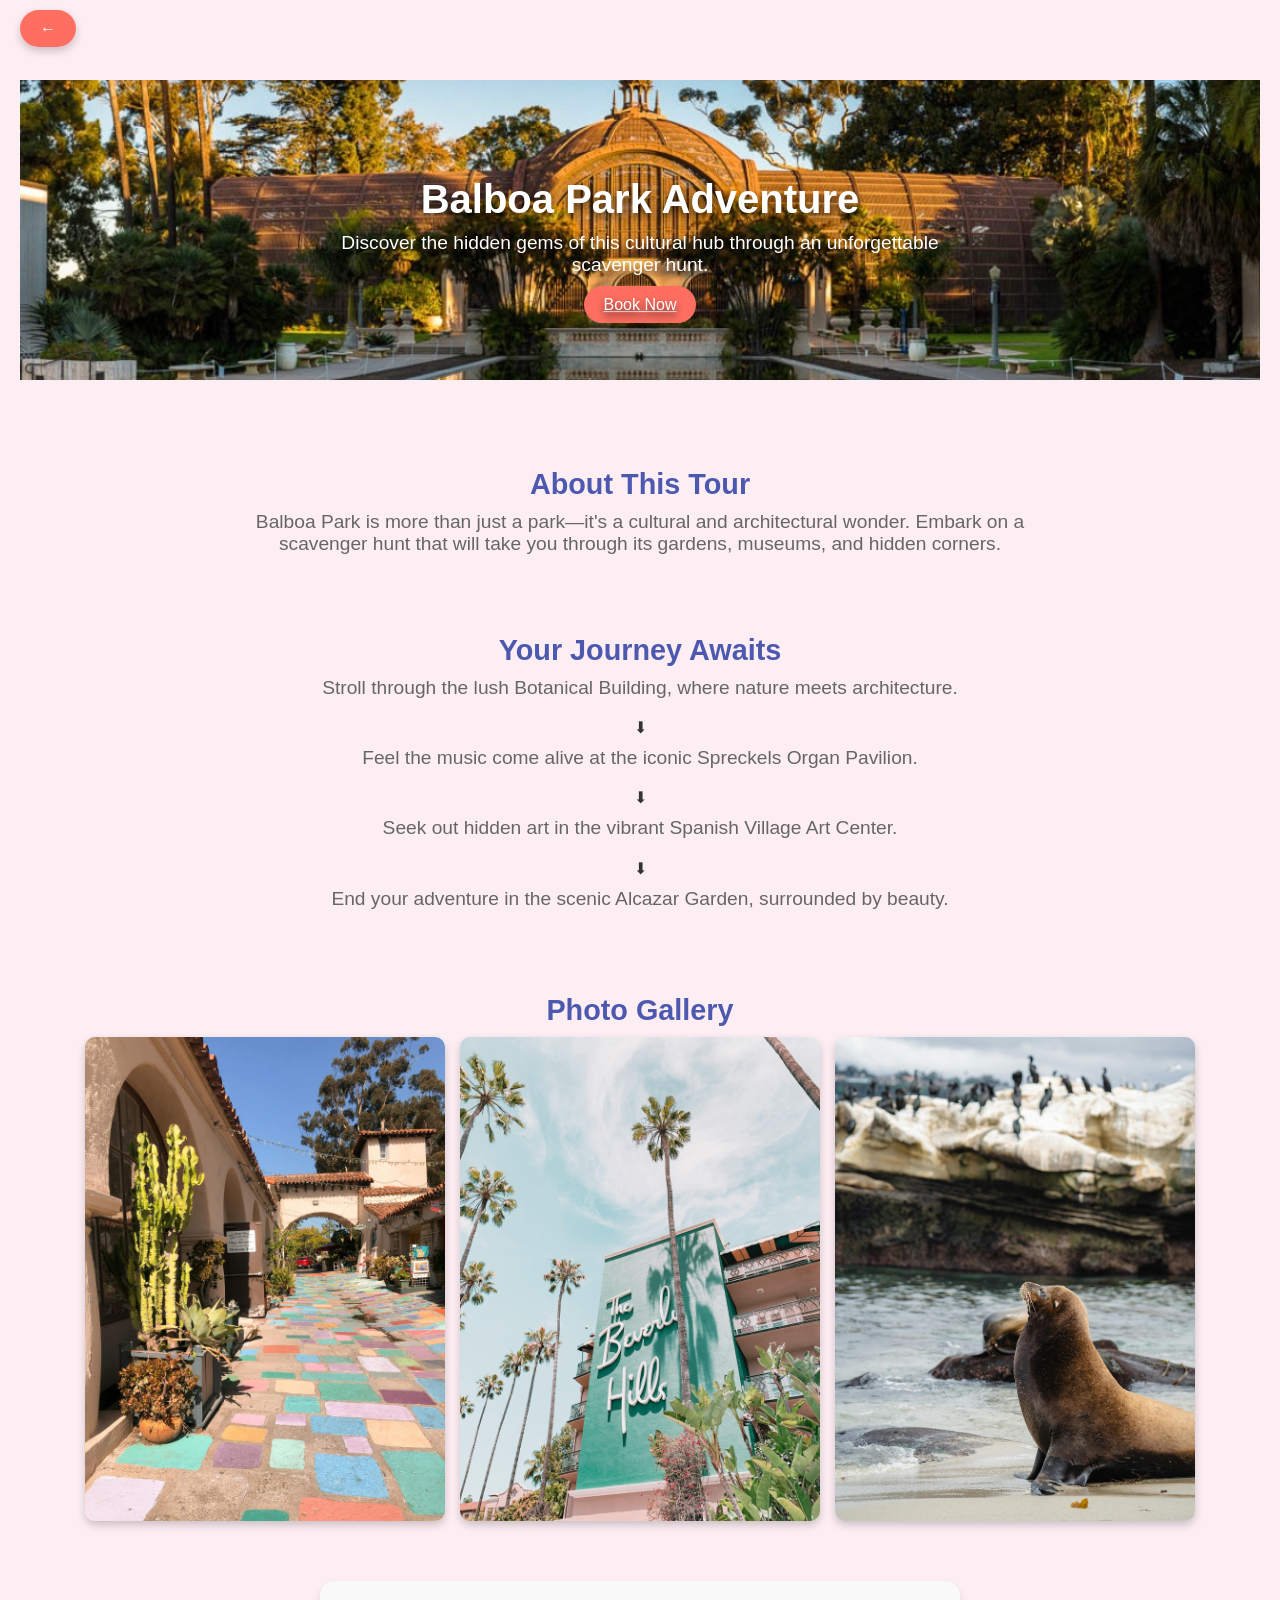
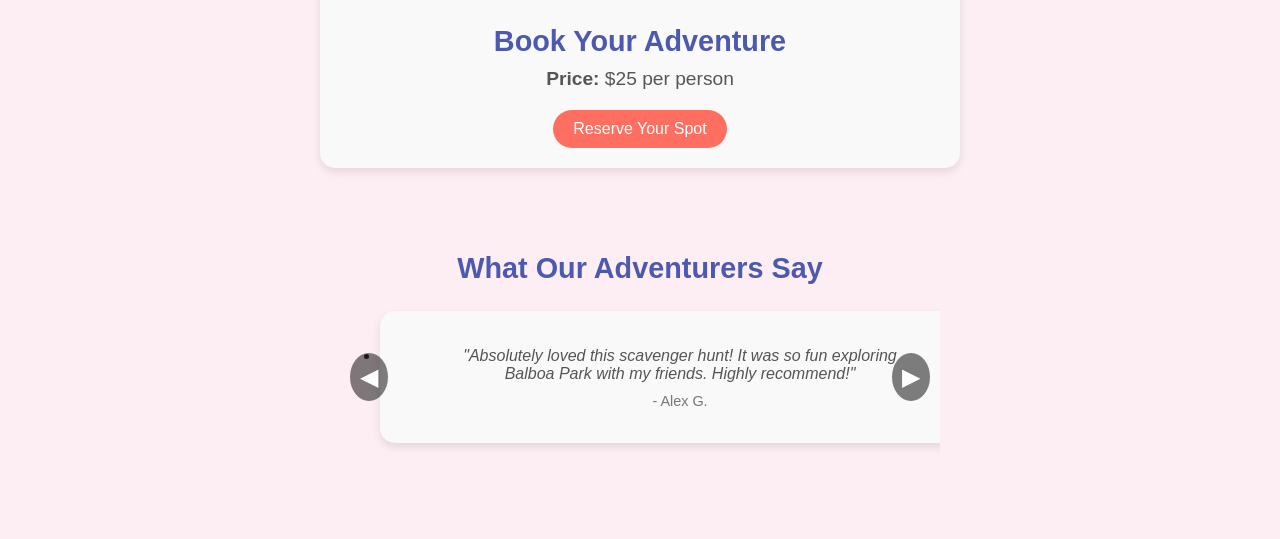
==== balboa-park.html @ c06962bf "Add files via upload" ====
<!DOCTYPE html>
<html lang="en">
<head>
    <meta charset="UTF-8">
    <meta name="viewport" content="width=device-width, initial-scale=1.0">
    <title>Balboa Park Scavenger Hunt</title>
    <link rel="stylesheet" href="style.css">
</head>
<body>

    <!-- Home Button -->
    <div class="home-button-container">
        <a href="index.html" class="home-button">←</a>
    </div>

    <!-- Hero Section -->
    <header class="hero">
        <img src="BH4.jpg" alt="Balboa Park" class="hero-image">
        <div class="hero-text">
            <h1>Balboa Park Adventure</h1>
            <p>Discover the hidden gems of this cultural hub through an unforgettable scavenger hunt.</p>
            <a href="checkout.html" class="btn-primary">Book Now</a>
        </div>
    </header>

    <main>
        <!-- About This Tour -->
        <section class="description">
            <h2>About This Tour</h2>
            <p>
                Balboa Park is more than just a park—it's a cultural and architectural wonder. Embark on a scavenger hunt that will take you through its gardens, museums, and hidden corners.
            </p>
        </section>

        <section class="journey-map">
            <h2>Your Journey Awaits</h2>
            <div class="journey-step">
                <p></strong> Stroll through the lush Botanical Building, where nature meets architecture.</p>
                <span class="arrow">⬇</span>
            </div>
            <div class="journey-step">
                <p></strong> Feel the music come alive at the iconic Spreckels Organ Pavilion.</p>
                <span class="arrow">⬇</span>
            </div>
            <div class="journey-step">
                <p></strong> Seek out hidden art in the vibrant Spanish Village Art Center.</p>
                <span class="arrow">⬇</span>
            </div>
            <div class="journey-step">
                <p></strong> End your adventure in the scenic Alcazar Garden, surrounded by beauty.</p>
            </div>
        </section>
        
        
        

        <!-- Photo Gallery -->
        <section class="gallery">
            <h2>Photo Gallery</h2>
            <div class="gallery-grid">
                <img src="scav1.jpg" alt="Botanical Garden">
                <img src="scav3.jpg" alt="Spreckels Organ Pavilion">
                <img src="scav5.jpg" alt="Spanish Village Art Center">
            </div>
        </section>

        <!-- Booking Section -->
        <section class="pricing">
            <h2>Book Your Adventure</h2>
            <p><strong>Price:</strong> $25 per person</p>
            <a href="checkout.html" class="btn-primary">Reserve Your Spot</a>
        </section>

        <!-- Reviews Section -->
        <section class="reviews">
            <h2>What Our Adventurers Say</h2>
            <div class="reviews-carousel">
                <button class="review-button left">&#9664;</button>
                <div class="review-track-container">
                    <ul class="review-track">
                        <li class="review-slide">
                            <blockquote>
                                "Absolutely loved this scavenger hunt! It was so fun exploring Balboa Park with my friends. Highly recommend!"
                            </blockquote>
                            <p>- Alex G.</p>
                        </li>
                        <li class="review-slide">
                            <blockquote>
                                "The clues were challenging but fun, and I discovered parts of the park I never knew existed!"
                            </blockquote>
                            <p>- Taylor R.</p>
                        </li>
                        <li class="review-slide">
                            <blockquote>
                                "A perfect blend of adventure and history. My kids had a blast, and so did I!"
                            </blockquote>
                            <p>- Jamie L.</p>
                        </li>
                    </ul>
                </div>
                <button class="review-button right">&#9654;</button>
            </div>
        </section>
    </main>

</body>
</html>
---- style.css ----
/* General Styles */
body {
    font-family: 'Montserrat', sans-serif;
    background-color: #FDEEF4;
    color: #333;
    margin: 0;
    text-align: center;
    padding: 20px;
}

h1, h2 {
    color: #4c59af;
    margin-bottom: 10px;
}

h1 {
    font-size: 3rem;
}

h2 {
    font-size: 1.8rem;
}

p {
    font-size: 1.2rem;
    margin-top: 10px;
    color: #666;
}

/* Header Section */
.site-header {
    background-color: #FF6F61;
    color: white;
    padding: 15px;
    text-align: center;
    font-size: 1.8rem;
    margin-bottom: 20px;
}

/* Carousel Section */
.carousel {
    position: relative;
    max-width: 90%;
    margin: 20px auto;
    overflow: hidden;
}

.carousel-track-container {
    overflow: hidden;
    position: relative;
}

.carousel-track {
    display: flex;
    transition: transform 0.5s ease-in-out;
    gap: 15px; /* Space between slides */
    justify-content: center;
    align-items: center;
}

.carousel-slide {
    min-width: 300px;
    padding: 15px;
    text-align: center;
    background-color: #fff;
    border-radius: 15px;
    box-shadow: 0 4px 8px rgba(0, 0, 0, 0.1);
}

/* Carousel Images */
.carousel-slide img {
    width: 100%;
    max-width: 300px;
    height: auto;
    border-radius: 15px;
    object-fit: cover;
    box-shadow: 0 4px 8px rgba(0, 0, 0, 0.2);
}

.carousel-slide h3 {
    font-size: 1.2rem;
    color: #333;
    margin: 10px 0;
}

.carousel-slide p {
    font-size: 0.9rem;
    color: #555;
}

/* Carousel Buttons */
.carousel-button {
    position: absolute;
    top: 50%;
    transform: translateY(-50%);
    background-color: rgba(0, 0, 0, 0.5);
    border: none;
    color: white;
    font-size: 1.5rem;
    cursor: pointer;
    padding: 10px;
    border-radius: 50%;
}

.carousel-button.left {
    left: 10px;
}

.carousel-button.right {
    right: 10px;
}

.carousel-button:hover {
    background-color: rgba(0, 0, 0, 0.7);
}

/* Login Section */
.login {
    margin-top: 40px;
    max-width: 400px;
    margin: 0 auto;
    padding: 20px;
    border-radius: 15px;
    background-color: #fff;
    box-shadow: 0 4px 8px rgba(0, 0, 0, 0.1);
}

.login h2 {
    font-size: 1.5rem;
    color: #333;
}

.login p {
    font-size: 1rem;
    color: #666;
}

.input-group input {
    width: 80%;
    padding: 10px;
    margin: 10px 0;
    border: 1px solid #ddd;
    border-radius: 5px;
}

/* Buttons */
button, .btn-primary, .home-button {
    background-color: #FF6F61; /* Coral */
    color: white;
    padding: 10px 20px;
    border: none;
    border-radius: 25px;
    cursor: pointer;
    font-family: 'Montserrat', sans-serif;
}

button:hover, .btn-primary:hover, .home-button:hover {
    background-color: #FF3B3B; /* Darker coral on hover */
    color: white;
}

/* Home Button */
.home-button-container {
    position: absolute;
    top: 20px;
    left: 20px;
    z-index: 10;
}

.home-button {
    text-decoration: none;
    font-size: 1rem;
    font-weight: bold;
    box-shadow: 0 4px 8px rgba(0, 0, 0, 0.2);
}

.hero {
    position: relative;
    text-align: center;
    color: white;
    margin-top: 60px; /* Adds spacing between the Home button and the banner */
}

.hero img {
    width: 100%;
    height: 300px;
    object-fit: cover;
}

.hero-text {
    position: absolute;
    top: 50%;
    left: 50%;
    transform: translate(-50%, -50%);
    text-shadow: 0 4px 8px rgba(0, 0, 0, 0.7); /* Keeps the text readable on the image */
}

.hero-text h1 {
    font-size: 2.5rem;
    color: white; /* Ensure the heading is white */
}

.hero-text p {
    font-size: 1.2rem;
    color: white; /* Change paragraph text color to white */
    margin-bottom: 20px;
}


/* Description Section */
.description {
    text-align: center;
    margin: 40px auto;
    max-width: 800px;
    padding: 20px;
}

.description p {
    color: #666;
}

/* Itinerary Section */
.itinerary {
    max-width: 800px;
    margin: 40px auto;
    padding: 20px;
}

.itinerary ul {
    list-style-type: none;
    padding: 0;
}

.itinerary li {
    margin-bottom: 10px;
    font-size: 1rem;
    color: #555;
}


/* Gallery Section */
.gallery {
    text-align: center;
    margin: 40px auto;
    padding: 20px;
}

.gallery-grid {
    display: flex;
    gap: 15px;
    justify-content: center;
    flex-wrap: wrap;
}

.gallery-grid img {
    width: 30%;
    height: auto;
    border-radius: 10px;
    box-shadow: 0 4px 8px rgba(0, 0, 0, 0.2);
}

/* Booking Section */
.pricing {
    text-align: center;
    margin: 40px auto;
    padding: 20px;
    background-color: #f9f9f9;
    border-radius: 15px;
    max-width: 600px;
    box-shadow: 0 4px 8px rgba(0, 0, 0, 0.1);
}

.pricing p {
    font-size: 1.2rem;
    color: #555;
    margin-bottom: 20px;
}

.pricing .btn-primary {
    display: inline-block;
    padding: 10px 20px;
    background-color: #FF6F61;
    color: white;
    border-radius: 25px;
    text-decoration: none;
    font-size: 1rem;
}

/* Reviews Section */
.reviews {
    text-align: center;
    margin: 40px auto;
    padding: 20px;
}

.reviews-carousel {
    position: relative;
    max-width: 600px;
    margin: 0 auto;
    overflow: hidden;
}

.review-track {
    display: flex;
    transition: transform 0.5s ease-in-out;
}

.review-slide {
    min-width: 100%;
    padding: 20px;
    background-color: #f9f9f9;
    border-radius: 15px;
    box-shadow: 0 4px 8px rgba(0, 0, 0, 0.1);
}

.review-slide blockquote {
    font-size: 1rem;
    font-style: italic;
    color: #555;
    margin-bottom: 10px;
}

.review-slide p {
    font-size: 0.9rem;
    color: #777;
}

.review-button {
    position: absolute;
    top: 50%;
    transform: translateY(-50%);
    background-color: rgba(0, 0, 0, 0.5);
    border: none;
    color: white;
    font-size: 1.5rem;
    cursor: pointer;
    padding: 10px;
    border-radius: 50%;
}

.review-button.left {
    left: 10px;
}

.review-button.right {
    right: 10px;
}

.review-button:hover {
    background-color: rgba(0, 0, 0, 0.7);
}

 

/* Checkout Container */
.checkout-container {
    background-color: #FFFFFF; /* White box */
    padding: 30px;
    max-width: 600px;
    width: 90%;
    border-radius: 15px;
    box-shadow: 0 4px 15px rgba(0, 0, 0, 0.2); /* Subtle shadow */
    text-align: center;
}

.checkout-container h1 {
    font-size: 2rem;
    margin-bottom: 20px;
}

.checkout-container p {
    font-size: 1rem;
    margin-bottom: 20px;
}

/* Form Styling */
.checkout-container form {
    text-align: left;
    margin-top: 20px;
}

.checkout-container form label {
    font-size: 1rem;
    font-weight: bold;
    margin-bottom: 5px;
    display: block;
}

.checkout-container form input {
    width: 100%;
    padding: 10px;
    margin-bottom: 15px;
    font-size: 1rem;
    border: 1px solid #000; /* Black outline */
    border-radius: 5px; /* Rounded corners */
    background-color: #fff; /* White background */
    color: #000; /* Black text */
    box-shadow: none; /* Remove inset shadow */
}

.checkout-container form input:focus {
    outline: 2px solid #FF6F61; /* Optional: Coral outline when focused */
}


/* Button Styling */
.checkout-container .btn-primary {
    width: 100%;
    padding: 10px;
    background-color: #FF6F61; /* Coral button color */
    color: white; /* White text for the button */
    border: none;
    border-radius: 25px;
    font-size: 1rem;
    cursor: pointer;
    transition: background-color 0.3s ease;
    text-transform: uppercase;
}

.checkout-container .btn-primary:hover {
    background-color: #FF3B3B; /* Darker coral on hover */
}

/* Strong Text */
.checkout-container p strong {
    color: #000; /* Ensure the tour name stays black */
}

/* BALBOA HUNT*/
/* General Styles */
body {
    font-family: 'Montserrat', sans-serif;
    background-color: #FDEEF4; /* Light pink background */
    color: #333;
    margin: 0;
    padding: 20px;
    text-align: center;
}

.hunt-container {
    max-width: 800px;
    margin: 0 auto;
    background-color: #fff;
    padding: 20px;
    border-radius: 15px;
    box-shadow: 0 4px 10px rgba(0, 0, 0, 0.1);
}

h1 {
    font-size: 2rem;
    margin-bottom: 10px;
}

#hunt-status {
    font-size: 1.2rem;
    margin-bottom: 20px;
}

.location {
    margin-bottom: 20px;
    padding: 15px;
    border: 1px solid #ddd;
    border-radius: 10px;
    background-color: #fff;
    box-shadow: 0 4px 10px rgba(0, 0, 0, 0.1);
    display: block; /* This ensures all locations are displayed */
}

.location h2 {
    font-size: 1.5rem;
    color: #333;
}

.location img {
    width: 100%;
    max-width: 500px;
    height: auto;
    margin: 10px 0;
    border-radius: 10px;
    box-shadow: 0 4px 10px rgba(0, 0, 0, 0.1);
}

.location p {
    font-size: 1rem;
    color: #000;
}

.location input {
    width: 100%;
    padding: 10px;
    margin-top: 10px;
    border: 1px solid #ddd;
    border-radius: 5px;
}

.location button {
    background-color: #FF6F61;
    color: white;
    border: none;
    padding: 10px 20px;
    border-radius: 25px;
    cursor: pointer;
    margin-top: 10px;
}

.location p {
    color: #000; /* Black text for riddles */
}

.location button:hover {
    background-color: #FF3B3B;
}

/* Style for the history blurb */
.location .history {
    font-size: 1rem;
    color: #444; /* Softer black for history */
    margin-bottom: 15px;
    text-align: left;
}

/* Style for the riddle */
.location .riddle {
    font-size: 1rem;
    font-style: italic;
    color: #444; /* Softer black for riddles */
    margin: 15px 0;
}
/* Feedback Message */
/* Feedback Message */
.feedback {
    font-size: 1rem;
    font-weight: bold;
    margin-top: 10px;
    color: #444; /* Default color */
    transition: opacity 0.2s ease-in-out; /* Smooth fade effect */
}

/* Hamburger Menu */
.hamburger-menu {
    position: absolute;
    top: 20px;
    left: 20px;
    width: 30px;
    cursor: pointer;
    z-index: 100; /* Ensures it's always on top */
}

.hamburger-menu .bar {
    width: 30px;
    height: 4px;
    background-color: #333;
    margin: 5px 0;
    border-radius: 5px;
    transition: all 0.3s ease;
}

/* Dropdown Menu */
.dropdown-menu {
    position: absolute;
    top: 60px;
    left: 20px;
    background-color: #fff;
    width: 200px;
    border-radius: 10px;
    box-shadow: 0 4px 10px rgba(0, 0, 0, 0.1);
    display: none; /* Hidden by default */
}

.dropdown-menu ul {
    list-style: none;
    margin: 0;
    padding: 0;
}

.dropdown-menu ul li {
    border-bottom: 1px solid #ddd;
}

.dropdown-menu ul li:last-child {
    border-bottom: none;
}

.dropdown-menu ul li a {
    display: block;
    padding: 15px;
    color: #333;
    text-decoration: none;
    font-size: 1rem;
    transition: background-color 0.3s ease;
}

.dropdown-menu ul li a:hover {
    background-color: #f4f4f4;
}

/* Dropdown Menu Active */
.dropdown-menu.show {
    display: block;
}
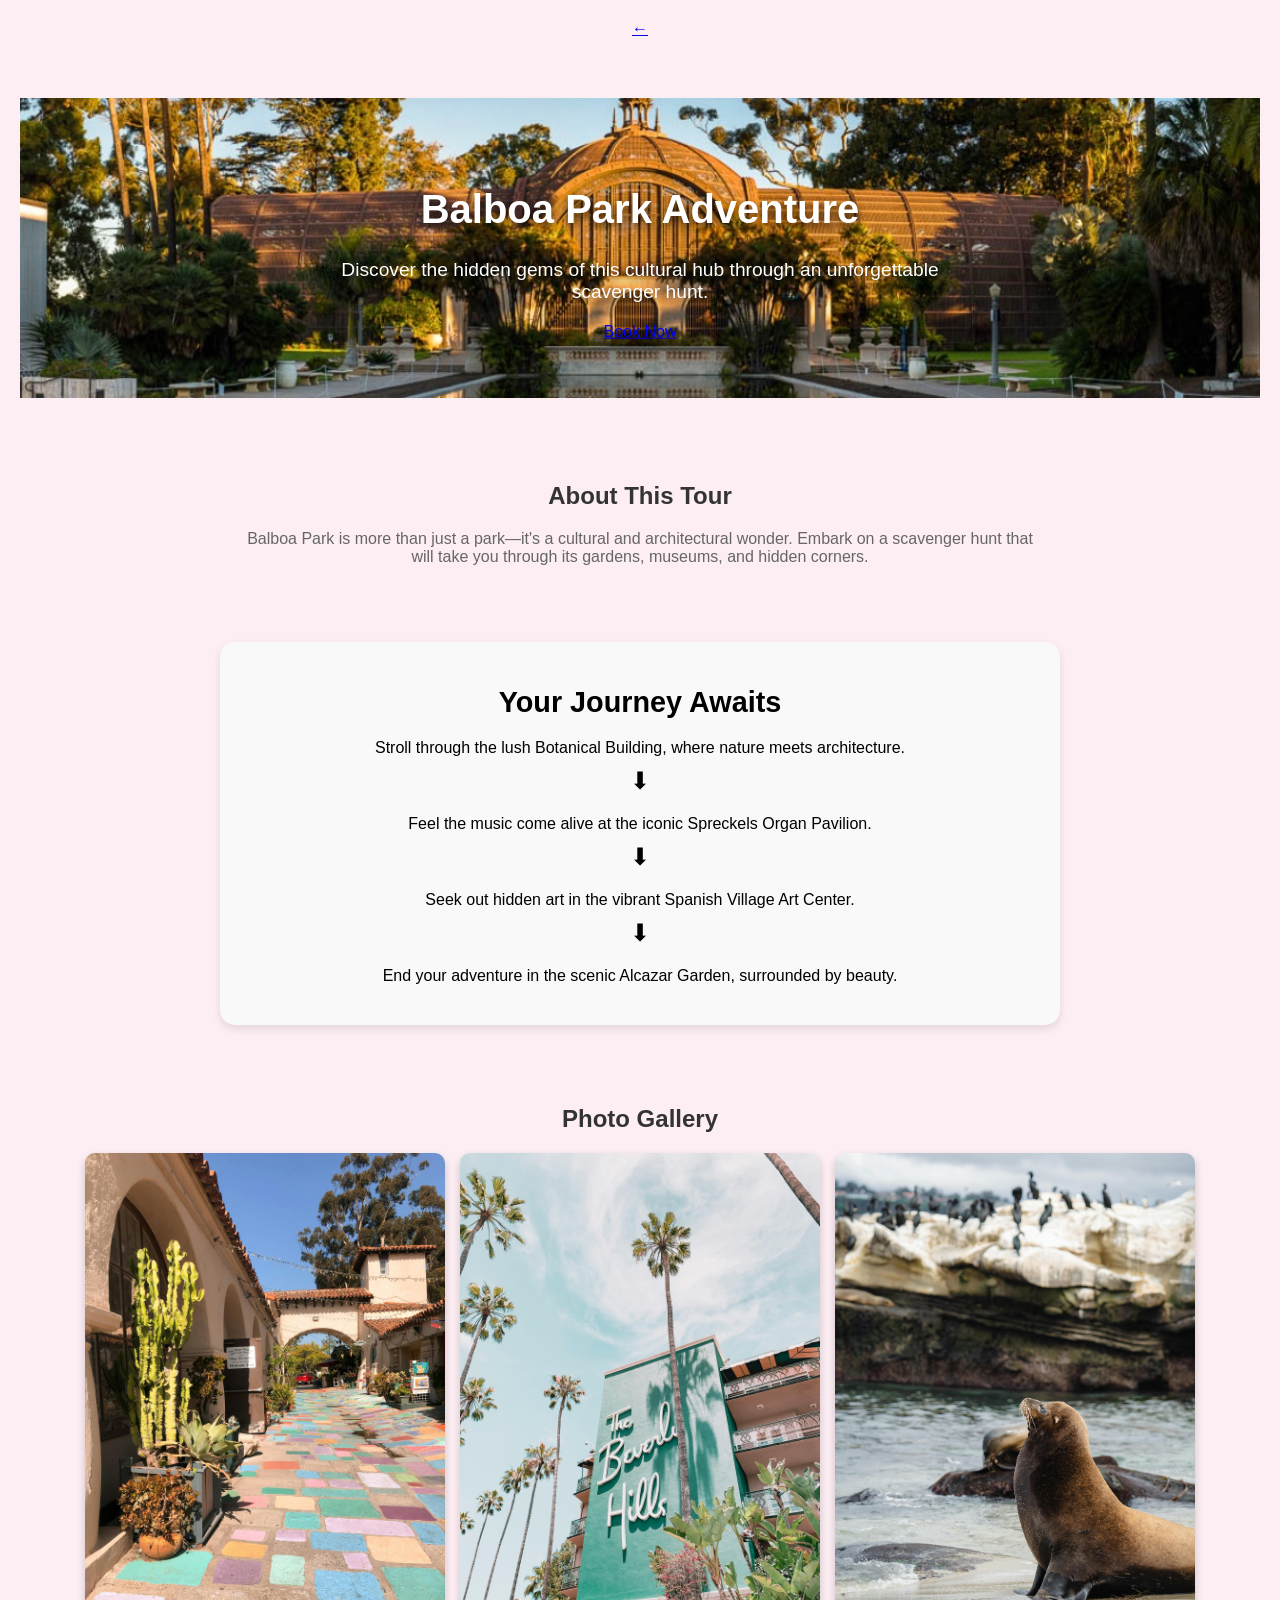
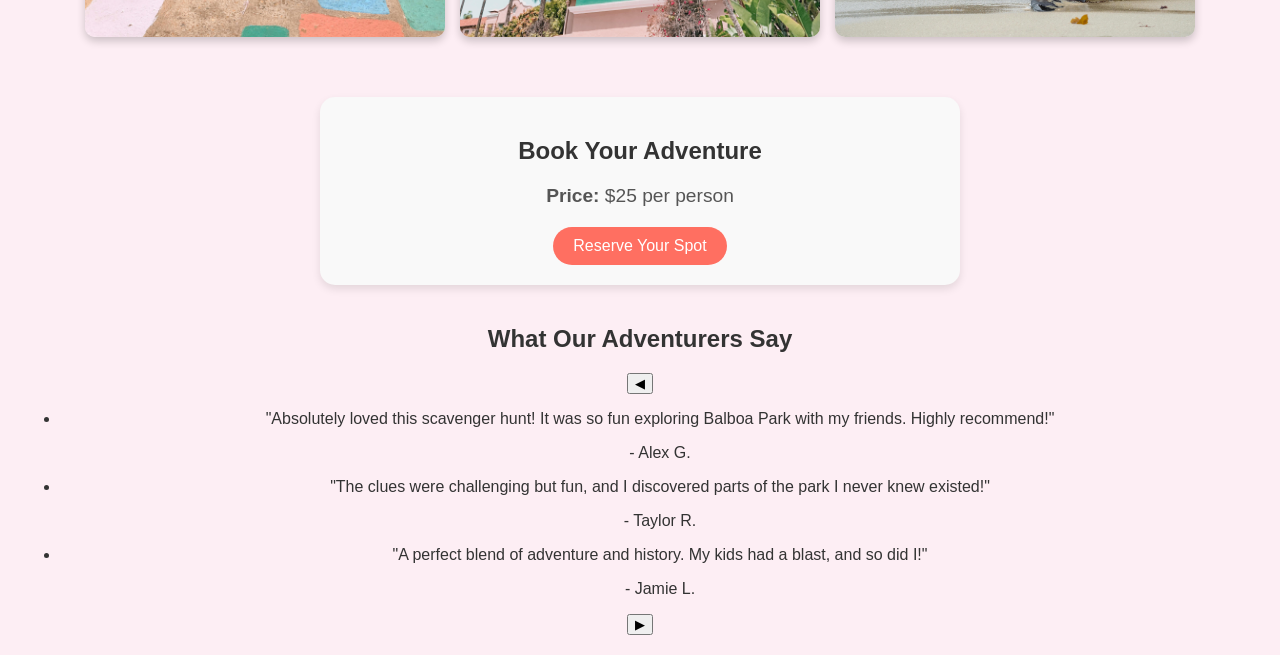
==== commit 2d9284f1: "Update balboa-park.html" ====
--- a/balboa-park.html
+++ b/balboa-park.html
@@ -4,7 +4,7 @@
     <meta charset="UTF-8">
     <meta name="viewport" content="width=device-width, initial-scale=1.0">
     <title>Balboa Park Scavenger Hunt</title>
-    <link rel="stylesheet" href="style.css">
+    <link rel="stylesheet" href="balboa-park.css">
 </head>
 <body>
 
--- a/balboa-park.css
+++ b/balboa-park.css
@@ -0,0 +1,156 @@
+/* General Styles */
+body {
+    font-family: 'Montserrat', sans-serif;
+    background-color: #FDEEF4;
+    color: #333;
+    margin: 0;
+    padding: 20px;
+    text-align: center;
+}
+
+/* Hero Section */
+.hero {
+    position: relative;
+    text-align: center;
+    color: white;
+    margin-top: 60px;
+}
+
+.hero img {
+    width: 100%;
+    height: 300px;
+    object-fit: cover;
+}
+
+.hero-text {
+    position: absolute;
+    top: 50%;
+    left: 50%;
+    transform: translate(-50%, -50%);
+    text-shadow: 0 4px 8px rgba(0, 0, 0, 0.7);
+}
+
+.hero-text h1 {
+    font-size: 2.5rem;
+    color: white;
+}
+
+.hero-text p {
+    font-size: 1.2rem;
+    color: white;
+    margin-bottom: 20px;
+}
+
+/* Description Section */
+.description {
+    text-align: center;
+    margin: 40px auto;
+    max-width: 800px;
+    padding: 20px;
+}
+
+.description p {
+    color: #666;
+}
+
+/* Itinerary Section */
+.itinerary {
+    max-width: 800px;
+    margin: 40px auto;
+    padding: 20px;
+}
+
+.itinerary ul {
+    list-style-type: none;
+    padding: 0;
+}
+
+.itinerary li {
+    margin-bottom: 10px;
+    font-size: 1rem;
+    color: #555;
+}
+
+/* Gallery Section */
+.gallery {
+    text-align: center;
+    margin: 40px auto;
+    padding: 20px;
+}
+
+.gallery-grid {
+    display: flex;
+    gap: 15px;
+    justify-content: center;
+    flex-wrap: wrap;
+}
+
+.gallery-grid img {
+    width: 30%;
+    height: auto;
+    border-radius: 10px;
+    box-shadow: 0 4px 8px rgba(0, 0, 0, 0.2);
+}
+
+/* Booking Section */
+.pricing {
+    text-align: center;
+    margin: 40px auto;
+    padding: 20px;
+    background-color: #f9f9f9;
+    border-radius: 15px;
+    max-width: 600px;
+    box-shadow: 0 4px 8px rgba(0, 0, 0, 0.1);
+}
+
+.pricing p {
+    font-size: 1.2rem;
+    color: #555;
+    margin-bottom: 20px;
+}
+
+.pricing .btn-primary {
+    display: inline-block;
+    padding: 10px 20px;
+    background-color: #FF6F61;
+    color: white;
+    border-radius: 25px;
+    text-decoration: none;
+    font-size: 1rem;
+}
+
+/* Journey Map Section */
+.journey-map {
+    text-align: center;
+    margin: 40px auto;
+    padding: 20px;
+    background-color: #f9f9f9;
+    border-radius: 15px;
+    max-width: 800px;
+    box-shadow: 0 4px 8px rgba(0, 0, 0, 0.1);
+}
+
+.journey-map h2 {
+    font-size: 1.8rem;
+    color: #000 !important; /* Force black text */
+    margin-bottom: 20px;
+}
+
+.journey-step {
+    display: flex;
+    flex-direction: column; /* Stack text and arrow vertically */
+    align-items: center;
+    gap: 10px;
+    margin-bottom: 20px;
+}
+
+.journey-step p {
+    font-size: 1rem;
+    color: #000 !important; /* Force black text */
+    margin: 0;
+}
+
+.arrow {
+    font-size: 1.5rem;
+    color: #000 !important; /* Ensure arrow is black */
+}
